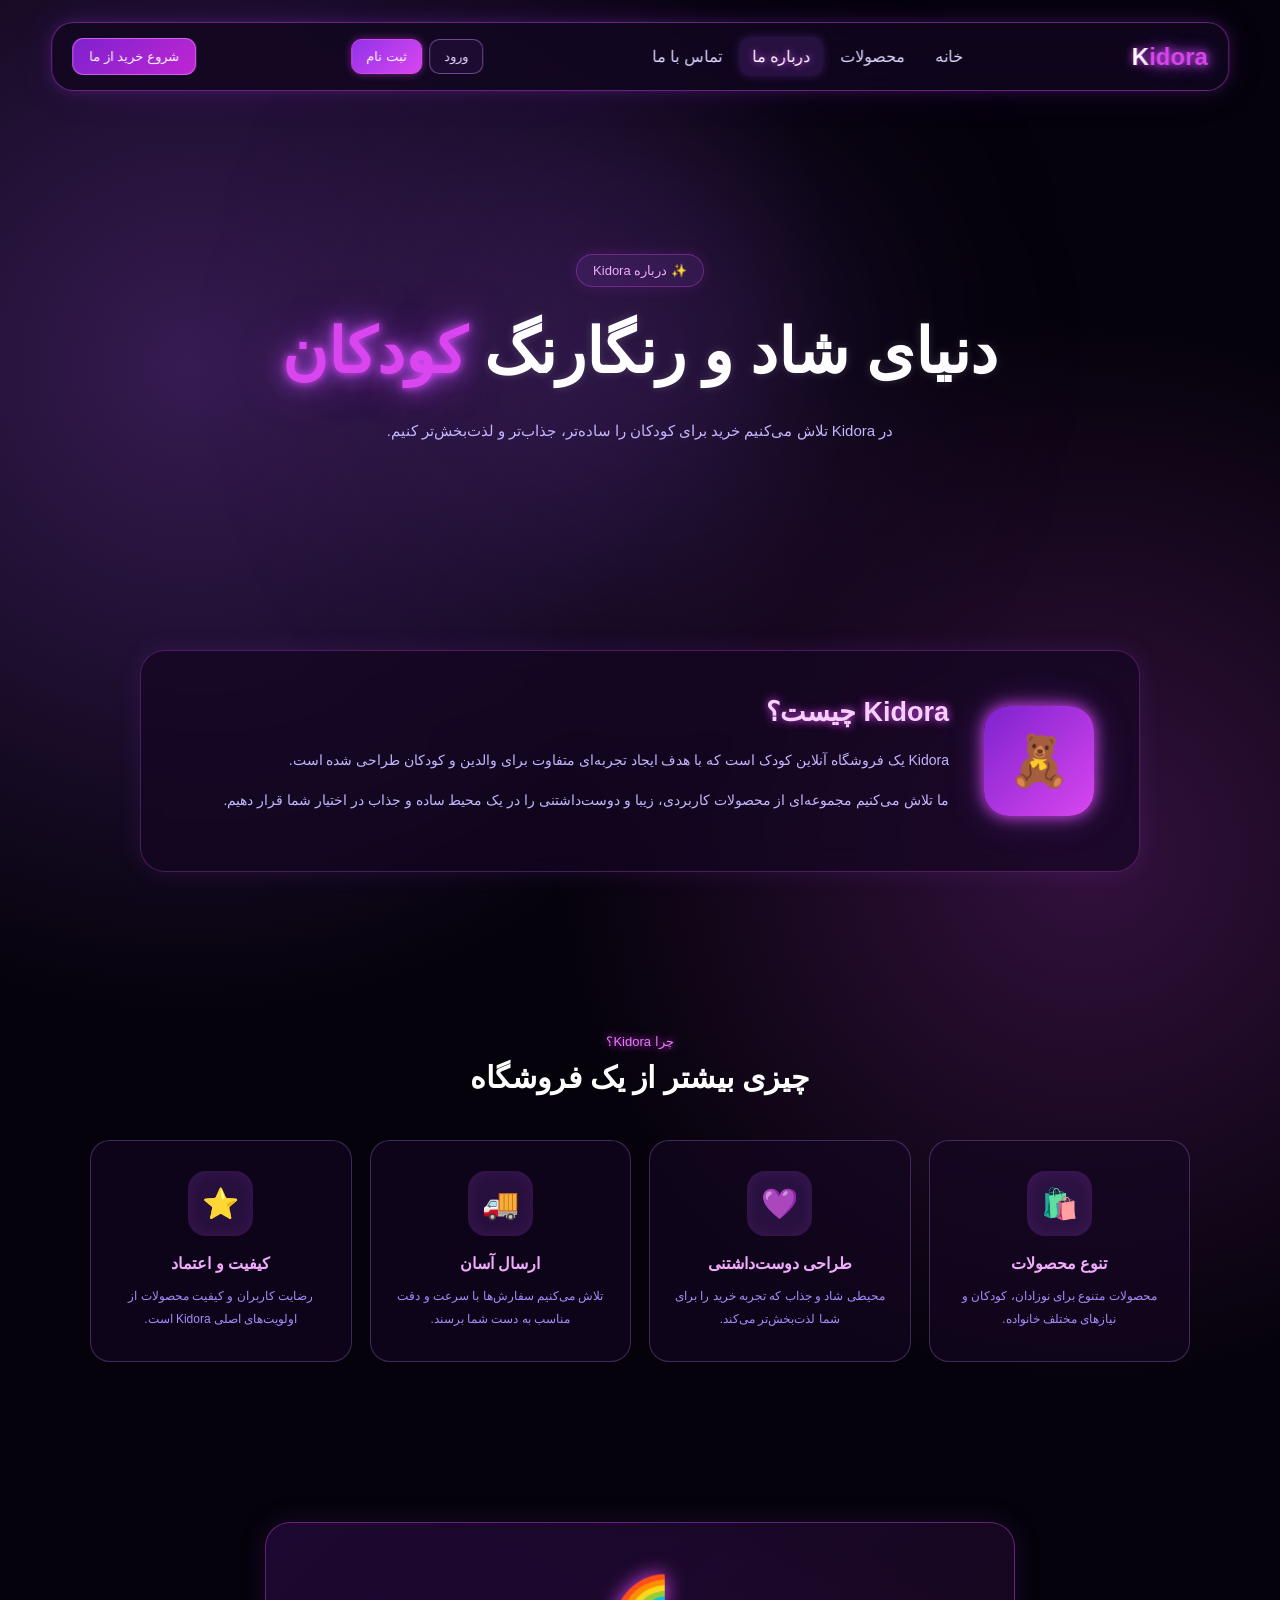
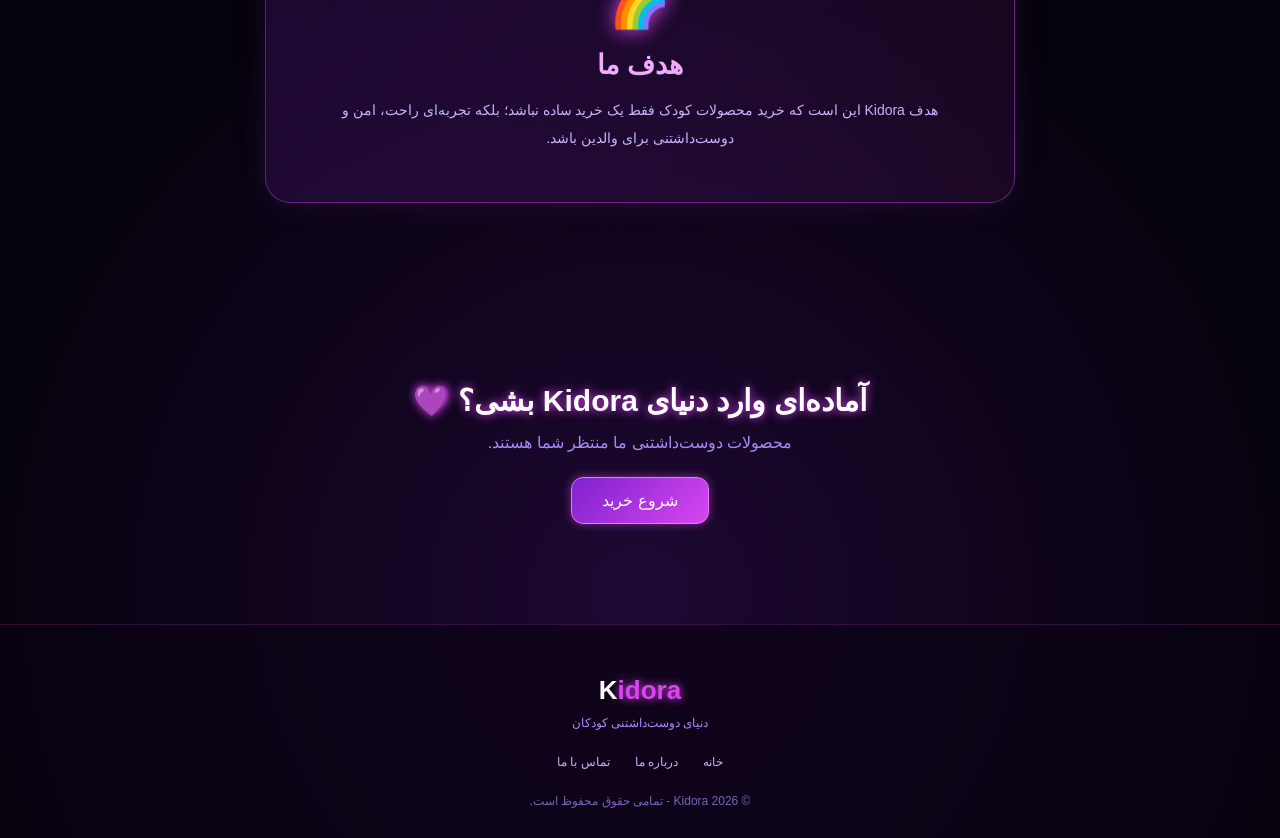
==== about.html @ d736cafd "Update website files" ====
<!DOCTYPE html>
<html lang="fa" dir="rtl">

<head>
    <meta charset="UTF-8">
    <meta name="viewport" content="width=device-width, initial-scale=1.0">

    <title>درباره ما | Kidora</title>

    <link rel="stylesheet" href="about.css">
</head>

<body>

    <!-- =========================
         HEADER
    ========================== -->

    <nav class="navbar">

        <a href="index.html" class="logo">
            K<span>idora</span>
        </a>

        <input type="checkbox" id="menu-kidora">

        <ul class="menu">

            <li>
                <a href="index.html">خانه</a>
            </li>

            <li>
                <a href="product.html">محصولات</a>
            </li>

            <li>
                <a href="about.html" class="active">درباره ما</a>
            </li>

            <li>
                <a href="contact.html">تماس با ما</a>
            </li>

        </ul>

        <div class="auth-links">

            <a href="login.html" class="login-link">
                ورود
            </a>

            <a href="register.html" class="register-link">
                ثبت نام
            </a>

        </div>

        <a href="#" class="contact-btn">
            شروع خرید از ما
        </a>

        <label for="menu-kidora" class="hamburger">

            <span class="open">☰</span>

            <span class="close">✕</span>

        </label>

    </nav>


    <!-- =========================
         ABOUT HERO
    ========================== -->

    <main>

        <section class="about-hero">

            <div class="hero-content">

                <span class="small-title">
                    ✨ درباره Kidora
                </span>

                <h1>
                    دنیای شاد و رنگارنگ
                    <span>کودکان</span>
                </h1>

                <p>
                    در Kidora تلاش می‌کنیم خرید برای کودکان را
                    ساده‌تر، جذاب‌تر و لذت‌بخش‌تر کنیم.
                </p>

            </div>

        </section>


        <!-- =========================
             ABOUT INTRO
        ========================== -->

        <section class="about-section">

            <div class="about-card">

                <div class="card-icon">
                    🧸
                </div>

                <div class="about-text">

                    <h2>
                        Kidora چیست؟
                    </h2>

                    <p>
                        Kidora یک فروشگاه آنلاین کودک است که با هدف
                        ایجاد تجربه‌ای متفاوت برای والدین و کودکان
                        طراحی شده است.
                    </p>

                    <p>
                        ما تلاش می‌کنیم مجموعه‌ای از محصولات کاربردی،
                        زیبا و دوست‌داشتنی را در یک محیط ساده و جذاب
                        در اختیار شما قرار دهیم.
                    </p>

                </div>

            </div>

        </section>


        <!-- =========================
             FEATURES
        ========================== -->

        <section class="features-section">

            <div class="section-title">

                <span>
                    چرا Kidora؟
                </span>

                <h2>
                    چیزی بیشتر از یک فروشگاه
                </h2>

            </div>


            <div class="features-grid">

                <div class="feature-card">

                    <div class="feature-icon">
                        🛍️
                    </div>

                    <h3>
                        تنوع محصولات
                    </h3>

                    <p>
                        محصولات متنوع برای نوزادان، کودکان
                        و نیازهای مختلف خانواده.
                    </p>

                </div>


                <div class="feature-card">

                    <div class="feature-icon">
                        💜
                    </div>

                    <h3>
                        طراحی دوست‌داشتنی
                    </h3>

                    <p>
                        محیطی شاد و جذاب که تجربه خرید را
                        برای شما لذت‌بخش‌تر می‌کند.
                    </p>

                </div>


                <div class="feature-card">

                    <div class="feature-icon">
                        🚚
                    </div>

                    <h3>
                        ارسال آسان
                    </h3>

                    <p>
                        تلاش می‌کنیم سفارش‌ها با سرعت و
                        دقت مناسب به دست شما برسند.
                    </p>

                </div>


                <div class="feature-card">

                    <div class="feature-icon">
                        ⭐
                    </div>

                    <h3>
                        کیفیت و اعتماد
                    </h3>

                    <p>
                        رضایت کاربران و کیفیت محصولات از
                        اولویت‌های اصلی Kidora است.
                    </p>

                </div>

            </div>

        </section>


        <!-- =========================
             MISSION
        ========================== -->

        <section class="mission-section">

            <div class="mission-card">

                <div class="mission-icon">
                    🌈
                </div>

                <h2>
                    هدف ما
                </h2>

                <p>
                    هدف Kidora این است که خرید محصولات کودک
                    فقط یک خرید ساده نباشد؛ بلکه تجربه‌ای
                    راحت، امن و دوست‌داشتنی برای والدین باشد.
                </p>

            </div>

        </section>


        <!-- =========================
             CTA
        ========================== -->

        <section class="about-cta">

            <h2>
                آماده‌ای وارد دنیای Kidora بشی؟ 💜
            </h2>

            <p>
                محصولات دوست‌داشتنی ما منتظر شما هستند.
            </p>

            <a href="#" class="cta-button">
                شروع خرید
            </a>

        </section>

    </main>


    <!-- =========================
         FOOTER
    ========================== -->

    <footer class="footer">

        <div class="footer-logo">
            K<span>idora</span>
        </div>

        <p>
            دنیای دوست‌داشتنی کودکان
        </p>

        <div class="footer-links">

            <a href="index.html">
                خانه
            </a>

            <a href="about.html">
                درباره ما
            </a>

            <a href="contact.html">
                تماس با ما
            </a>

        </div>

        <p class="copyright">
            © 2026 Kidora - تمامی حقوق محفوظ است.
        </p>

    </footer>

</body>

</html>
---- about.css ----
/* =====================================================
   KIDORA
   ABOUT PAGE
   NEON PURPLE
===================================================== */

*,
*::before,
*::after {
    margin: 0;
    padding: 0;
    box-sizing: border-box;
}

html {
    scroll-behavior: smooth;
}

body {
    min-height: 100vh;

    font-family: Tahoma, Arial, sans-serif;

    color: #ffffff;

    background:
        radial-gradient(
            circle at 15% 15%,
            rgba(168, 85, 247, 0.30),
            transparent 28%
        ),
        radial-gradient(
            circle at 85% 35%,
            rgba(217, 70, 239, 0.22),
            transparent 28%
        ),
        radial-gradient(
            circle at 50% 90%,
            rgba(126, 34, 206, 0.20),
            transparent 30%
        ),
        #05020b;

    overflow-x: hidden;
}


/* =====================================================
   NAVBAR
===================================================== */

.navbar {
    width: 92%;
    max-width: 1200px;

    position: fixed;

    top: 22px;
    left: 50%;

    transform: translateX(-50%);

    z-index: 1000;

    padding: 14px 20px;

    display: flex;
    align-items: center;
    justify-content: space-between;

    gap: 18px;

    background: rgba(18, 7, 32, 0.82);

    border: 1px solid rgba(217, 70, 239, 0.45);

    border-radius: 22px;

    backdrop-filter: blur(20px);
    -webkit-backdrop-filter: blur(20px);

    box-shadow:
        0 0 15px rgba(168, 85, 247, 0.20),
        0 0 40px rgba(126, 34, 206, 0.12);
}

.logo {
    color: #ffffff;

    font-size: 24px;
    font-weight: bold;

    text-decoration: none;

    white-space: nowrap;

    text-shadow:
        0 0 8px #d946ef;
}

.logo span {
    color: #d946ef;

    text-shadow:
        0 0 8px #d946ef,
        0 0 18px #a855f7;
}

.menu {
    display: flex;

    align-items: center;

    gap: 4px;

    list-style: none;
}

.menu a {
    display: block;

    padding: 10px 13px;

    color: #ddd6fe;

    text-decoration: none;

    border-radius: 11px;

    transition: 0.3s ease;
}

.menu a:hover,
.menu a.active {
    color: #ffffff;

    background: rgba(168, 85, 247, 0.16);

    box-shadow:
        0 0 10px rgba(168, 85, 247, 0.25);

    text-shadow:
        0 0 7px #d946ef;
}

.auth-links {
    display: flex;

    align-items: center;

    gap: 7px;
}

.auth-links a {
    padding: 9px 14px;

    border-radius: 10px;

    text-decoration: none;

    font-size: 13px;

    transition: 0.3s ease;
}

.login-link {
    color: #e9d5ff;

    border: 1px solid rgba(192, 132, 252, 0.5);

    background: rgba(168, 85, 247, 0.08);
}

.login-link:hover {
    background: rgba(168, 85, 247, 0.2);

    color: #ffffff;

    box-shadow:
        0 0 10px rgba(168, 85, 247, 0.45);
}

.register-link {
    color: #ffffff;

    background:
        linear-gradient(
            135deg,
            #9333ea,
            #d946ef
        );

    border: 1px solid #d946ef;

    box-shadow:
        0 0 8px rgba(217, 70, 239, 0.45);
}

.register-link:hover {
    transform: translateY(-2px);

    box-shadow:
        0 0 10px #d946ef,
        0 0 22px rgba(168, 85, 247, 0.6);
}

.contact-btn {
    padding: 10px 16px;

    color: #ffffff;

    text-decoration: none;

    border-radius: 11px;

    background:
        linear-gradient(
            135deg,
            #7e22ce,
            #c026d3
        );

    border: 1px solid rgba(232, 121, 249, 0.7);

    white-space: nowrap;

    font-size: 13px;

    transition: 0.3s ease;
}

.contact-btn:hover {
    transform: translateY(-2px);

    box-shadow:
        0 0 10px #d946ef,
        0 0 25px rgba(168, 85, 247, 0.5);
}

#menu-kidora {
    display: none;
}

.hamburger {
    display: none;

    width: 44px;
    height: 44px;

    align-items: center;
    justify-content: center;

    border-radius: 11px;

    border: 1px solid rgba(217, 70, 239, 0.5);

    background: rgba(168, 85, 247, 0.15);

    cursor: pointer;

    font-size: 23px;
}

.hamburger .close {
    display: none;
}


/* =====================================================
   HERO
===================================================== */

.about-hero {
    min-height: 620px;

    padding: 180px 20px 100px;

    display: flex;

    justify-content: center;
    align-items: center;

    text-align: center;

    position: relative;
}

.about-hero::before {
    content: "";

    position: absolute;

    width: 420px;
    height: 420px;

    border-radius: 50%;

    background: rgba(168, 85, 247, 0.18);

    filter: blur(120px);

    z-index: -1;
}

.hero-content {
    max-width: 800px;
}

.small-title {
    display: inline-block;

    padding: 8px 16px;

    margin-bottom: 22px;

    color: #f0abfc;

    background: rgba(168, 85, 247, 0.12);

    border: 1px solid rgba(217, 70, 239, 0.35);

    border-radius: 30px;

    font-size: 13px;

    box-shadow:
        0 0 15px rgba(217, 70, 239, 0.15);
}

.hero-content h1 {
    font-size: clamp(35px, 6vw, 62px);

    line-height: 1.4;

    margin-bottom: 20px;

    text-shadow:
        0 0 10px rgba(255,255,255,0.15);
}

.hero-content h1 span {
    display: inline-block;

    color: #d946ef;

    text-shadow:
        0 0 8px #d946ef,
        0 0 22px #a855f7,
        0 0 45px rgba(217, 70, 239, 0.55);
}

.hero-content p {
    max-width: 620px;

    margin: auto;

    color: #c4b5fd;

    line-height: 2;

    font-size: 15px;
}


/* =====================================================
   ABOUT SECTION
===================================================== */

.about-section {
    padding: 30px 20px 80px;
}

.about-card {
    width: 92%;
    max-width: 1000px;

    margin: auto;

    padding: 45px;

    display: flex;

    align-items: center;

    gap: 35px;

    background: rgba(20, 7, 35, 0.70);

    border: 1px solid rgba(217, 70, 239, 0.3);

    border-radius: 25px;

    backdrop-filter: blur(15px);

    box-shadow:
        0 0 25px rgba(168, 85, 247, 0.12);
}

.card-icon {
    min-width: 110px;
    height: 110px;

    display: flex;

    align-items: center;
    justify-content: center;

    border-radius: 25px;

    background:
        linear-gradient(
            135deg,
            #7e22ce,
            #d946ef
        );

    font-size: 50px;

    box-shadow:
        0 0 15px #d946ef,
        0 0 35px rgba(168, 85, 247, 0.35);
}

.about-text h2 {
    margin-bottom: 18px;

    font-size: 27px;

    color: #f5d0fe;

    text-shadow:
        0 0 8px #d946ef;
}

.about-text p {
    margin-bottom: 12px;

    color: #c4b5fd;

    line-height: 2;

    font-size: 14px;
}


/* =====================================================
   SECTION TITLE
===================================================== */

.features-section {
    padding: 80px 20px;
}

.section-title {
    text-align: center;

    margin-bottom: 45px;
}

.section-title span {
    color: #e879f9;

    font-size: 13px;

    text-shadow:
        0 0 8px #d946ef;
}

.section-title h2 {
    margin-top: 10px;

    font-size: 30px;
}


/* =====================================================
   FEATURES
===================================================== */

.features-grid {
    width: 92%;
    max-width: 1100px;

    margin: auto;

    display: grid;

    grid-template-columns: repeat(4, 1fr);

    gap: 18px;
}

.feature-card {
    padding: 30px 20px;

    text-align: center;

    background: rgba(20, 7, 35, 0.65);

    border: 1px solid rgba(192, 132, 252, 0.28);

    border-radius: 20px;

    transition: 0.35s ease;
}

.feature-card:hover {
    transform: translateY(-8px);

    border-color: rgba(217, 70, 239, 0.7);

    box-shadow:
        0 0 15px rgba(217, 70, 239, 0.3),
        0 15px 35px rgba(0,0,0,0.3);
}

.feature-icon {
    width: 65px;
    height: 65px;

    margin: auto auto 18px;

    display: flex;

    align-items: center;
    justify-content: center;

    border-radius: 18px;

    background: rgba(168, 85, 247, 0.16);

    font-size: 30px;

    box-shadow:
        inset 0 0 15px rgba(217, 70, 239, 0.12);
}

.feature-card h3 {
    margin-bottom: 12px;

    color: #f0abfc;

    font-size: 16px;
}

.feature-card p {
    color: #a78bfa;

    line-height: 1.9;

    font-size: 12px;
}


/* =====================================================
   MISSION
===================================================== */

.mission-section {
    padding: 80px 20px;
}

.mission-card {
    width: 92%;
    max-width: 750px;

    margin: auto;

    padding: 50px 35px;

    text-align: center;

    background:
        linear-gradient(
            135deg,
            rgba(126, 34, 206, 0.2),
            rgba(217, 70, 239, 0.08)
        );

    border: 1px solid rgba(217, 70, 239, 0.4);

    border-radius: 25px;

    box-shadow:
        0 0 30px rgba(168, 85, 247, 0.12);
}

.mission-icon {
    font-size: 50px;

    margin-bottom: 18px;

    filter:
        drop-shadow(0 0 10px #d946ef);
}

.mission-card h2 {
    margin-bottom: 15px;

    font-size: 27px;

    color: #f0abfc;
}

.mission-card p {
    color: #c4b5fd;

    line-height: 2;

    font-size: 14px;
}


/* =====================================================
   CTA
===================================================== */

.about-cta {
    padding: 100px 20px;

    text-align: center;
}

.about-cta h2 {
    font-size: 30px;

    margin-bottom: 15px;

    text-shadow:
        0 0 10px #d946ef;
}

.about-cta p {
    color: #a78bfa;

    margin-bottom: 25px;
}

.cta-button {
    display: inline-block;

    padding: 13px 30px;

    color: #ffffff;

    text-decoration: none;

    border-radius: 12px;

    background:
        linear-gradient(
            135deg,
            #7e22ce,
            #d946ef
        );

    border: 1px solid #e879f9;

    box-shadow:
        0 0 10px rgba(217, 70, 239, 0.55);

    transition: 0.3s ease;
}

.cta-button:hover {
    transform: translateY(-3px);

    box-shadow:
        0 0 12px #d946ef,
        0 0 30px rgba(168, 85, 247, 0.6);
}


/* =====================================================
   FOOTER
===================================================== */

.footer {
    padding: 50px 20px 30px;

    text-align: center;

    border-top: 1px solid rgba(217, 70, 239, 0.18);

    background: rgba(10, 2, 18, 0.65);
}

.footer-logo {
    font-size: 26px;

    font-weight: bold;

    margin-bottom: 10px;
}

.footer-logo span {
    color: #d946ef;

    text-shadow:
        0 0 8px #d946ef;
}

.footer > p {
    color: #a78bfa;

    font-size: 12px;
}

.footer-links {
    display: flex;

    justify-content: center;

    gap: 25px;

    margin: 25px 0;
}

.footer-links a {
    color: #c4b5fd;

    text-decoration: none;

    font-size: 12px;

    transition: 0.3s;
}

.footer-links a:hover {
    color: #ffffff;

    text-shadow:
        0 0 8px #d946ef;
}

.copyright {
    opacity: 0.7;
}


/* =====================================================
   RESPONSIVE
===================================================== */

@media (max-width: 1200px) {

    .navbar {
        flex-wrap: wrap;
    }

    .hamburger {
        display: flex;
    }

    .menu,
    .auth-links,
    .contact-btn {
        display: none;

        width: 100%;
    }

    #menu-kidora:checked ~ .menu {
        display: flex;

        flex-direction: column;

        margin-top: 10px;

        padding-top: 12px;

        border-top: 1px solid rgba(217,70,239,0.3);
    }

    #menu-kidora:checked ~ .auth-links {
        display: flex;

        justify-content: center;

        margin-top: 10px;
    }

    #menu-kidora:checked ~ .contact-btn {
        display: block;

        text-align: center;

        margin-top: 8px;
    }

    #menu-kidora:checked ~ .hamburger .open {
        display: none;
    }

    #menu-kidora:checked ~ .hamburger .close {
        display: inline;
    }

    .features-grid {
        grid-template-columns: repeat(2, 1fr);
    }
}


@media (max-width: 650px) {

    .about-card {
        flex-direction: column;

        text-align: center;

        padding: 30px 22px;
    }

    .features-grid {
        grid-template-columns: 1fr;
    }

    .about-hero {
        min-height: 550px;
    }

    .hero-content h1 {
        font-size: 36px;
    }

    .footer-links {
        flex-wrap: wrap;
    }
}


@media (max-width: 480px) {

    .navbar {
        top: 15px;

        width: 94%;
    }

    .auth-links {
        flex-direction: column;
    }

    .auth-links a {
        width: 100%;

        text-align: center;
    }

    .mission-card {
        padding: 35px 20px;
    }
}
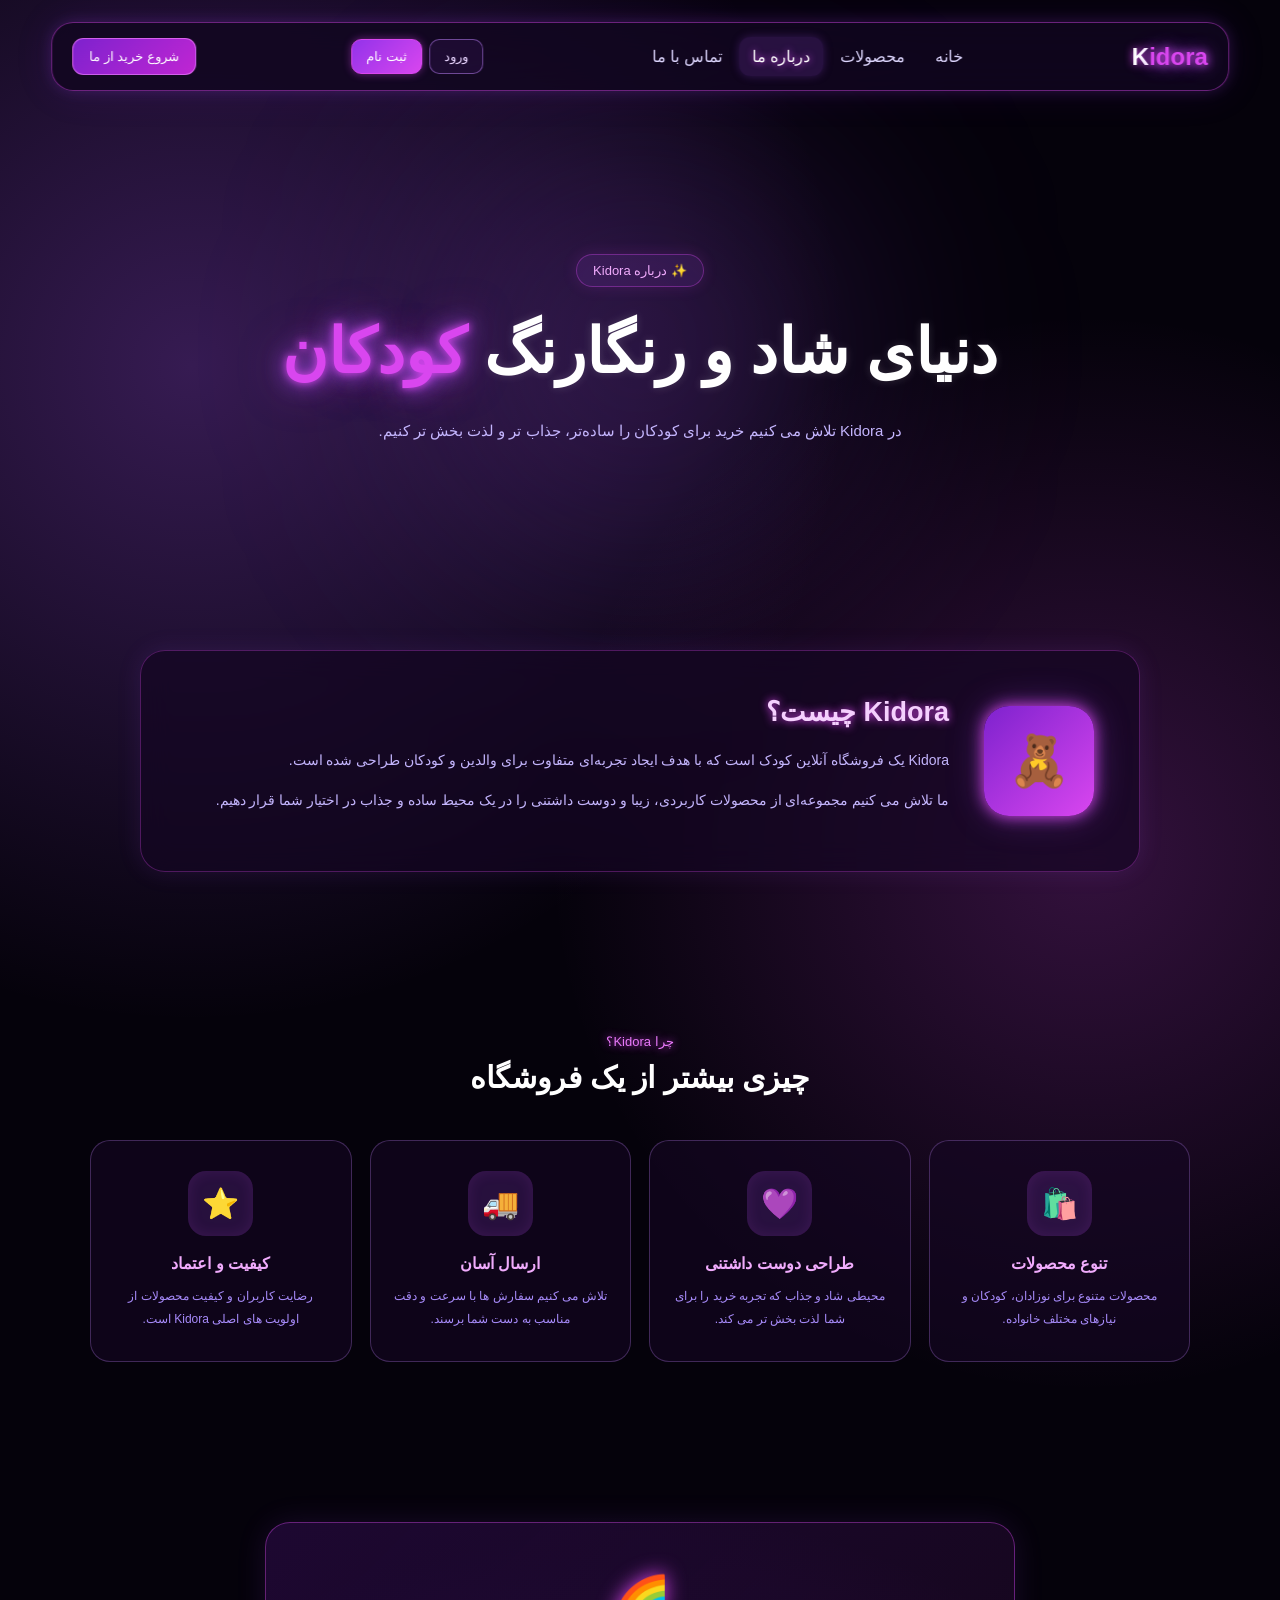
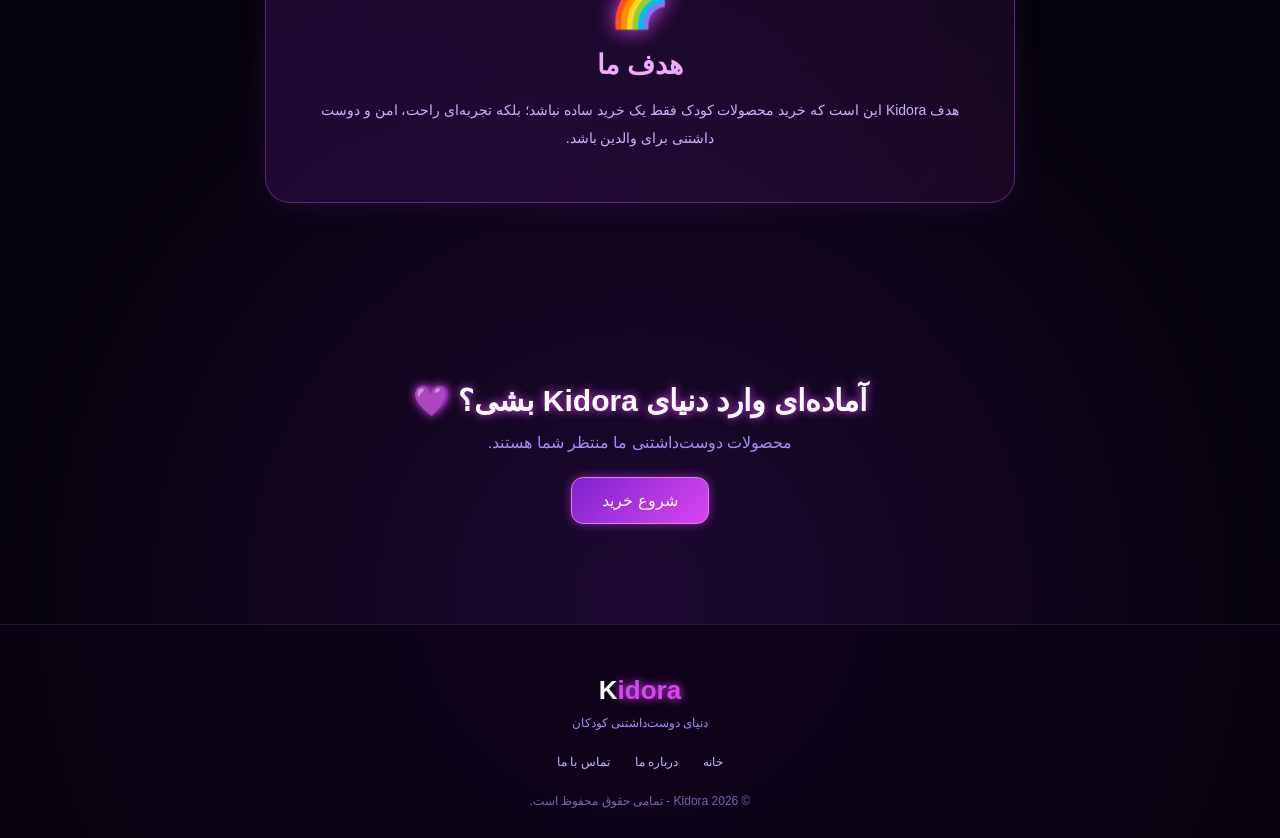
==== commit d27c83f2: "Fix links and correct text" ====
--- a/about.html
+++ b/about.html
@@ -91,8 +91,8 @@
                 </h1>
 
                 <p>
-                    در Kidora تلاش می‌کنیم خرید برای کودکان را
-                    ساده‌تر، جذاب‌تر و لذت‌بخش‌تر کنیم.
+                    در Kidora تلاش می کنیم خرید برای کودکان را
+                    ساده‌تر، جذاب تر و لذت بخش تر کنیم.
                 </p>
 
             </div>
@@ -125,8 +125,8 @@
                     </p>
 
                     <p>
-                        ما تلاش می‌کنیم مجموعه‌ای از محصولات کاربردی،
-                        زیبا و دوست‌داشتنی را در یک محیط ساده و جذاب
+                        ما تلاش می کنیم مجموعه‌ای از محصولات کاربردی،
+                        زیبا و دوست داشتنی را در یک محیط ساده و جذاب
                         در اختیار شما قرار دهیم.
                     </p>
 
@@ -183,12 +183,12 @@
                     </div>
 
                     <h3>
-                        طراحی دوست‌داشتنی
+                        طراحی دوست داشتنی
                     </h3>
 
                     <p>
                         محیطی شاد و جذاب که تجربه خرید را
-                        برای شما لذت‌بخش‌تر می‌کند.
+                        برای شما لذت بخش تر می کند.
                     </p>
 
                 </div>
@@ -205,7 +205,7 @@
                     </h3>
 
                     <p>
-                        تلاش می‌کنیم سفارش‌ها با سرعت و
+                        تلاش می کنیم سفارش ها با سرعت و
                         دقت مناسب به دست شما برسند.
                     </p>
 
@@ -224,7 +224,7 @@
 
                     <p>
                         رضایت کاربران و کیفیت محصولات از
-                        اولویت‌های اصلی Kidora است.
+                        اولویت های اصلی Kidora است.
                     </p>
 
                 </div>
@@ -253,7 +253,7 @@
                 <p>
                     هدف Kidora این است که خرید محصولات کودک
                     فقط یک خرید ساده نباشد؛ بلکه تجربه‌ای
-                    راحت، امن و دوست‌داشتنی برای والدین باشد.
+                    راحت، امن و دوست داشتنی برای والدین باشد.
                 </p>
 
             </div>
